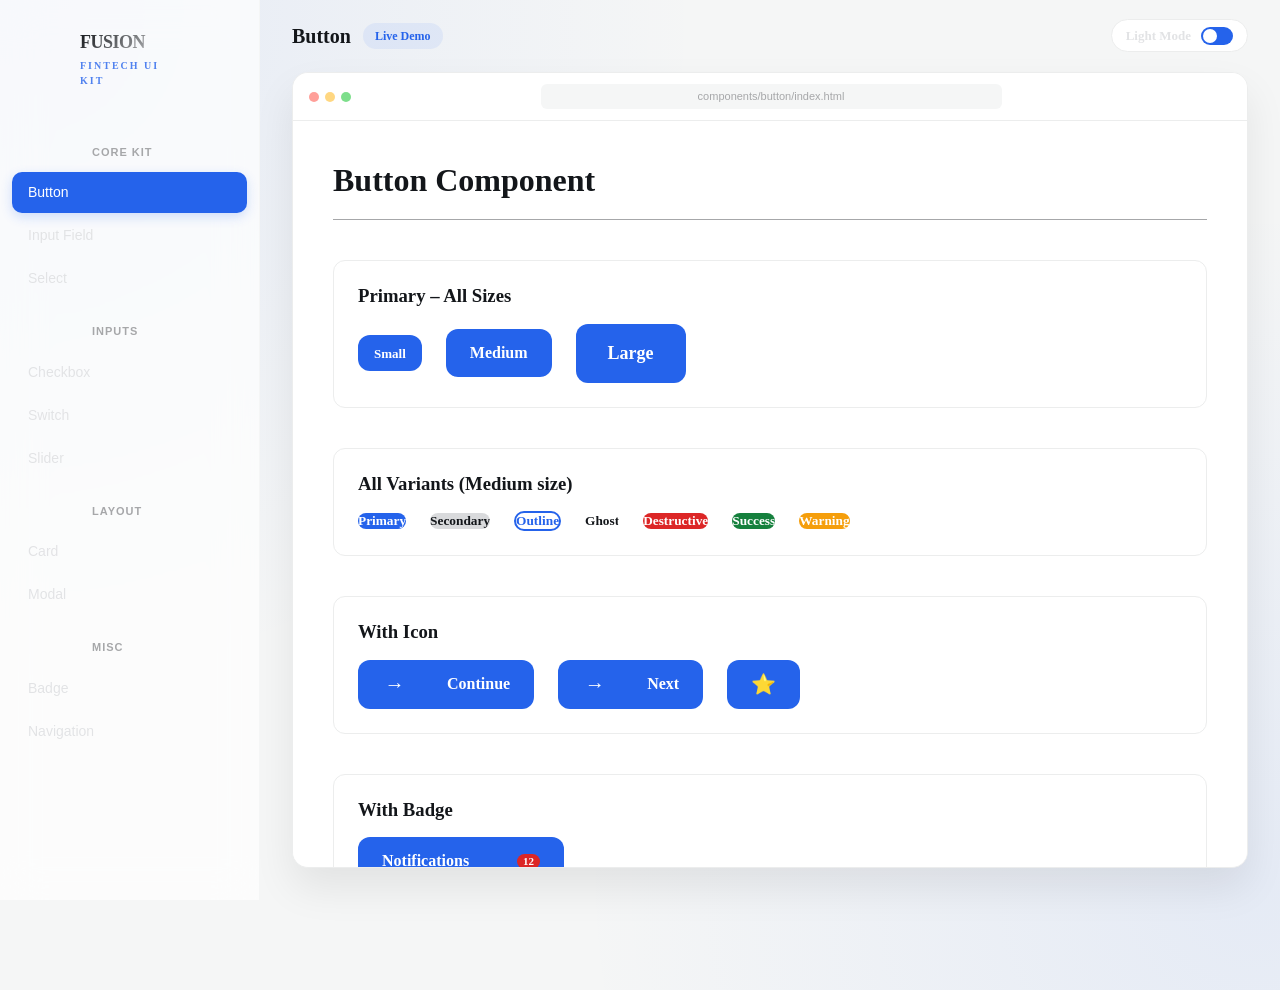
==== index.html @ b4bb9fa9 "implement ui kit" ====
<!DOCTYPE html>
<html lang="en">

<head>
    <meta charset="UTF-8">
    <meta name="viewport" content="width=device-width, initial-scale=1.0">
    <title>Fintech UI Kit - Premium Dashboard</title>
    <!-- Import tokens + global styles -->
    <link rel="stylesheet" href="./tokens/tokens.css">
    <link rel="stylesheet" href="./styles/global.css">

    <style>
        :root {
            --sidebar-width: 260px;
            --header-height: 72px;
            --transition-speed: 0.3s;
        }

        body {
            background-color: var(--color-surface-low-1);
            color: var(--color-black-base);
            font-family: var(--font-general-font-name), 'Inter', sans-serif;
            margin: 0;
            padding: 0;
            display: flex;
            height: 100vh;
            overflow: hidden;
            transition: background-color var(--transition-speed) ease;
        }

        /* --- Ambient Background --- */
        body::before {
            content: '';
            position: absolute;
            top: -10%;
            left: -10%;
            width: 120%;
            height: 120%;
            background:
                radial-gradient(circle at 10% 10%, var(--color-accent-base-accent-primary-a8) 0%, transparent 40%),
                radial-gradient(circle at 90% 90%, var(--color-accent-base-accent-primary-a8) 0%, transparent 40%);
            pointer-events: none;
            z-index: 0;
            transition: opacity 0.5s ease;
        }

        .dark body {
            background-color: #0d0f12;
            color: var(--color-black-inverse);
        }

        /* --- Sidebar Styling (Glassmorphism) --- */
        .sidebar {
            width: var(--sidebar-width);
            background: rgba(255, 255, 255, 0.7);
            backdrop-filter: blur(20px);
            -webkit-backdrop-filter: blur(20px);
            border-right: 1px solid var(--color-gray-base-ultra);
            display: flex;
            flex-direction: column;
            z-index: 10;
            transition: all var(--transition-speed);
        }

        .dark .sidebar {
            background: rgba(19, 22, 26, 0.75);
            border-color: rgba(255, 255, 255, 0.05);
        }

        .sidebar-header {
            padding: 32px var(--spacing-xl) 24px;
            display: flex;
            flex-direction: column;
            gap: 4px;
            margin-bottom: 8px;
        }

        .sidebar-title {
            margin: 0;
            font-size: 18px;
            font-weight: 800;
            letter-spacing: -0.5px;
            color: var(--color-black-base);
            text-transform: uppercase;
            background: linear-gradient(135deg, var(--color-black-base) 0%, var(--color-gray-base-dark) 100%);
            -webkit-background-clip: text;
            background-clip: text;
            -webkit-text-fill-color: transparent;
        }

        .dark .sidebar-title {
            background: linear-gradient(135deg, #fff 0%, #cbd5e1 100%);
            -webkit-background-clip: text;
            background-clip: text;
            -webkit-text-fill-color: transparent;
        }

        .sidebar-subtitle {
            font-size: 10px;
            font-weight: 600;
            text-transform: uppercase;
            letter-spacing: 2px;
            color: var(--color-accent-base-accent-primary);
            opacity: 0.8;
        }

        /* --- Navigation Items --- */
        .sidebar-nav {
            flex: 1;
            padding: 0 12px;
            list-style: none;
            margin: 0;
        }

        .nav-label {
            padding: 12px var(--spacing-xl);
            font-size: 11px;
            font-weight: 800;
            text-transform: uppercase;
            letter-spacing: 1px;
            color: var(--color-gray-base-regular);
            margin-top: 12px;
        }

        .nav-item {
            display: flex;
            align-items: center;
            padding: 10px 16px;
            color: var(--color-gray-base-dark);
            text-decoration: none;
            font-size: 14px;
            font-weight: 500;
            border-radius: 10px;
            transition: all 0.2s cubic-bezier(0.4, 0, 0.2, 1);
            cursor: pointer;
            margin-bottom: 2px;
        }

        .dark .nav-item {
            color: var(--color-gray-base-medium);
        }

        .nav-item:hover {
            background: rgba(37, 99, 235, 0.05);
            color: var(--color-accent-base-accent-primary);
        }

        .nav-item.active {
            background: var(--color-accent-base-accent-primary);
            color: #fff;
            box-shadow: 0 4px 12px var(--color-accent-base-accent-primary-a20);
        }

        /* --- Main Content Area --- */
        .main-content {
            flex: 1;
            display: flex;
            flex-direction: column;
            z-index: 1;
            position: relative;
        }

        /* --- Top App Header --- */
        .app-header {
            height: var(--header-height);
            display: flex;
            justify-content: space-between;
            align-items: center;
            padding: 0 32px;
            background: transparent;
            border-bottom: 1px solid transparent;
        }

        .stage-title {
            display: flex;
            align-items: center;
            gap: 12px;
        }

        .stage-badge {
            background: var(--color-accent-base-accent-primary-a8);
            color: var(--color-accent-base-accent-primary);
            padding: 4px 12px;
            border-radius: 20px;
            font-size: 12px;
            font-weight: 600;
        }

        /* --- Theme Toggle Switch --- */
        .theme-switch {
            display: flex;
            align-items: center;
            gap: 10px;
            background: var(--color-surface-low-2);
            padding: 6px 14px;
            border-radius: 30px;
            border: 1px solid var(--color-gray-base-extra);
            cursor: pointer;
            transition: all 0.3s;
        }

        .dark .theme-switch {
            background: #1e2229;
            border-color: #2e353f;
        }

        .theme-switch span {
            font-size: 13px;
            font-weight: 600;
            color: var(--color-gray-base-dark);
        }

        .dark .theme-switch span {
            color: #fff;
        }

        /* --- Browser Stage (Iframe Container) --- */
        .stage-view {
            flex: 1;
            padding: 0 32px 32px 32px;
            display: flex;
            flex-direction: column;
        }

        .browser-mock {
            flex: 1;
            background: #fff;
            border-radius: 16px;
            box-shadow: 0 20px 40px rgba(0, 0, 0, 0.08);
            display: flex;
            flex-direction: column;
            overflow: hidden;
            border: 1px solid var(--color-gray-base-extra);
            position: relative;
        }

        .dark .browser-mock {
            background: #13161a;
            border-color: #2e353f;
            box-shadow: 0 20px 40px rgba(0, 0, 0, 0.4);
        }

        .browser-header {
            height: 48px;
            background: var(--color-surface-low-2);
            border-bottom: 1px solid var(--color-gray-base-extra);
            display: flex;
            align-items: center;
            padding: 0 16px;
            justify-content: space-between;
        }

        .dark .browser-header {
            background: #1a1e24;
            border-color: #2e353f;
        }

        .browser-dots {
            display: flex;
            gap: 6px;
        }

        .dot {
            width: 10px;
            height: 10px;
            border-radius: 50%;
            opacity: 0.6;
        }

        .dot.red {
            background: #ff5f56;
        }

        .dot.yellow {
            background: #ffbd2e;
        }

        .dot.green {
            background: #27c93f;
        }

        .browser-address {
            background: var(--color-surface-low-1);
            padding: 4px 20px;
            border-radius: 6px;
            font-size: 11px;
            color: var(--color-gray-base-regular);
            width: 50%;
            text-align: center;
            overflow: hidden;
            white-space: nowrap;
            text-overflow: ellipsis;
        }

        .dark .browser-address {
            background: #0d0f12;
            color: var(--color-gray-base-medium);
        }

        .iframe-container {
            flex: 1;
            width: 100%;
            border: none;
            background: transparent;
        }
    </style>
</head>

<body>
    <aside class="sidebar">
        <div class="sidebar-header">
            <h1 class="sidebar-title">Fusion</h1>
            <span class="sidebar-subtitle">Fintech UI Kit</span>
        </div>

        <nav class="sidebar-nav" id="component-nav">
            <div class="nav-label">Core Kit</div>
            <a class="nav-item active" data-src="components/button/index.html">Button</a>
            <a class="nav-item" data-src="components/input-field/index.html">Input Field</a>
            <a class="nav-item" data-src="components/select/index.html">Select</a>

            <div class="nav-label">Inputs</div>
            <a class="nav-item" data-src="components/checkbox/index.html">Checkbox</a>
            <a class="nav-item" data-src="components/switch/index.html">Switch</a>
            <a class="nav-item" data-src="components/slider/index.html">Slider</a>

            <div class="nav-label">Layout</div>
            <a class="nav-item" data-src="components/card/index.html">Card</a>
            <a class="nav-item" data-src="components/modal/index.html">Modal</a>

            <div class="nav-label">Misc</div>
            <a class="nav-item" data-src="components/badge/index.html">Badge</a>
            <a class="nav-item" data-src="components/navigation/index.html">Navigation</a>
        </nav>
    </aside>

    <main class="main-content">
        <header class="app-header">
            <div class="stage-title">
                <span id="active-component-name" style="font-weight: 700; font-size: 20px;">Button</span>
                <span class="stage-badge">Live Demo</span>
            </div>

            <div class="theme-switch" id="theme-toggle-btn">
                <span id="theme-status-text">Light Mode</span>
                <div
                    style="width: 32px; height: 18px; background: var(--color-accent-base-accent-primary); border-radius: 10px; position: relative;">
                    <div id="switch-thumb"
                        style="width: 14px; height: 14px; background: #fff; border-radius: 50%; position: absolute; top: 2px; left: 2px; transition: all 0.3s cubic-bezier(0.4, 0, 0.2, 1);">
                    </div>
                </div>
            </div>
        </header>

        <section class="stage-view">
            <div class="browser-mock">
                <div class="browser-header">
                    <div class="browser-dots">
                        <div class="dot red"></div>
                        <div class="dot yellow"></div>
                        <div class="dot green"></div>
                    </div>
                    <div class="browser-address" id="browser-url">components/button/index.html</div>
                    <div style="width: 40px;"></div> <!-- spacer -->
                </div>
                <iframe id="component-frame" class="iframe-container" src="components/button/index.html"></iframe>
            </div>
        </section>
    </main>

    <script>
        const themeBtn = document.getElementById('theme-toggle-btn');
        const themeText = document.getElementById('theme-status-text');
        const themeThumb = document.getElementById('switch-thumb');
        const iframe = document.getElementById('component-frame');
        const browserUrl = document.getElementById('browser-url');
        const componentTitle = document.getElementById('active-component-name');
        const navItems = document.querySelectorAll('.nav-item');

        // Navigation Handling
        navItems.forEach(item => {
            item.addEventListener('click', (e) => {
                e.preventDefault();
                document.querySelector('.nav-item.active')?.classList.remove('active');
                item.classList.add('active');

                const name = item.textContent;
                const src = item.getAttribute('data-src');

                componentTitle.textContent = name;
                browserUrl.textContent = src;

                // Add hash to new src for initial state
                const isDark = document.documentElement.classList.contains('dark');
                iframe.src = src + (isDark ? '#dark' : '#light');
            });
        });

        // Theme Handling
        function setTheme(isDark) {
            if (isDark) {
                document.documentElement.classList.add('dark');
                themeText.textContent = 'Dark Mode';
                themeThumb.style.transform = 'translateX(14px)';
                localStorage.setItem('theme', 'dark');
            } else {
                document.documentElement.classList.remove('dark');
                themeText.textContent = 'Light Mode';
                themeThumb.style.transform = 'translateX(0)';
                localStorage.setItem('theme', 'light');
            }

            // Push theme to iframe via URL Hash
            syncIframeHash(isDark);
        }

        function syncIframeHash(isDark) {
            const currentSrc = iframe.src.split('#')[0];
            iframe.src = currentSrc + (isDark ? '#dark' : '#light');
        }

        // Initialize Theme
        const savedTheme = localStorage.getItem('theme') || 'light';
        setTheme(savedTheme === 'dark');

        themeBtn.addEventListener('click', () => {
            const isDark = !document.documentElement.classList.contains('dark');
            setTheme(isDark);
        });

        // Initial Hash Push on load
        iframe.addEventListener('load', () => {
            const isDark = document.documentElement.classList.contains('dark');
            // We only push hash if not already set correctly
            if (!iframe.src.includes('#')) {
                syncIframeHash(isDark);
            }
        });
    </script>
</body>

</html>
---- tokens/tokens.css ----
/* =============================================
   Fintech UI Kit – Complete Design Tokens
   Generated from fintech-options.json + fintech-colors.json
   ============================================= */

:root {
    /* ============== OPTIONS ============== */
    --font-general-font-name: Fintech Fusion;
    --font-general-weight-400: 400;
    --font-general-weight-500: 500;
    --font-general-weight-600: 600;
    --font-general-weight-700: 700;
    --font-accent-font-name: Onest;
    --font-accent-weight-500: 500;
    --font-accent-weight-600: 600;
    --font-accent-weight-700: 700;
    --font-handwritten-font-name: Caveat;
    --font-handwritten-weight-400: 400;
    --font-handwritten-weight-500: 500;
    --font-handwritten-weight-600: 600;
    --font-handwritten-weight-700: 700;
    --font-size-caption-s: 12px;
    --font-size-caption-m: 13px;
    --font-size-body-s: 14px;
    --font-size-body-m: 16px;
    --font-size-body-l: 18px;
    --font-size-title-s: 24px;
    --font-size-title-m: 32px;
    --font-size-title-l: 40px;
    --font-size-display-s: 48px;
    --font-size-display-m: 64px;
    --font-size-display-l: 80px;
    --font-line-height-caption-s: 16px;
    --font-line-height-caption-m: 18px;
    --font-line-height-body-s: 20px;
    --font-line-height-body-m: 22px;
    --font-line-height-body-l: 24px;
    --font-line-height-title-s: 32px;
    --font-line-height-title-m: 40px;
    --font-line-height-title-l: 48px;
    --font-line-height-display-s: 56px;
    --font-line-height-display-m: 72px;
    --font-line-height-display-l: 88px;
    --font-letter-spacing-2xs: 0px;
    --font-letter-spacing-xs: -0.5px;
    --font-letter-spacing-s: -1px;
    --font-letter-spacing-m: -1.25px;
    --font-letter-spacing-l: -2px;
    --font-letter-spacing-xl: -2.5px;
    --spacing-11xs: 2px;
    --spacing-10xs: 4px;
    --spacing-9xs: 6px;
    --spacing-8xs: 8px;
    --spacing-7xs: 12px;
    --spacing-6xs: 16px;
    --spacing-5xs: 20px;
    --spacing-4xs: 24px;
    --spacing-3xs: 32px;
    --spacing-2xs: 40px;
    --spacing-xs: 48px;
    --spacing-s: 56px;
    --spacing-m: 64px;
    --spacing-l: 72px;
    --spacing-xl: 80px;
    --spacing-2xl: 96px;
    --spacing-3xl: 128px;
    --spacing-4xl: 160px;
    --spacing-5xl: 192px;
    --spacing-6xl: 224px;
    --spacing-7xl: 256px;
    --spacing-8xl: 320px;
    --spacing-9xl: 384px;
    --spacing-10xl: 448px;
    --spacing-11xl: 512px;
    --border-3xs: 1px;
    --border-2xs: 2px;
    --border-xs: 4px;
    --border-s: 6px;
    --border-m: 8px;
    --border-l: 12px;
    --border-xl: 16px;
    --border-2xl: 20px;
    --border-3xl: 24px;
    --border-4xl: 32px;
    --border-5xl: 40px;
    --radius-4xs: 1px;
    --radius-3xs: 2px;
    --radius-2xs: 4px;
    --radius-xs: 6px;
    --radius-s: 8px;
    --radius-m: 12px;
    --radius-l: 16px;
    --radius-xl: 20px;
    --radius-2xl: 24px;
    --radius-3xl: 32px;
    --radius-4xl: 48px;
    --radius-5xl: 80px;
    --radius-full: 9999px;
    --opacity-states-hovered: 0.8;
    --opacity-states-focused: 0.6;
    --opacity-states-in-active: 0.4;
    --opacity-states-disabled: 0.32;
    --dimensions-breakpoints-desktop: 1200px;
    --dimensions-breakpoints-tablet-max: 1199.97998046875px;
    --dimensions-breakpoints-tablet-min: 768px;
    --dimensions-breakpoints-mobile-l-max: 767.97998046875px;
    --dimensions-breakpoints-mobile-l-min: 576px;
    --dimensions-breakpoints-mobile-s-max: 575.97998046875px;
    --dimensions-breakpoints-mobile-s-min: 360px;
    --effects-blur-low: 12px;
    --effects-blur-normal: 24px;
    --effects-blur-medium: 48px;
    --effects-blur-high: 96px;

    /* ============== LIGHT MODE COLORS ============== */
    --color-black-inverse: #13161a;
    --color-black-inverse-a80: rgba(19, 22, 26, 0.72);
    --color-black-inverse-a60: rgba(19, 22, 26, 0.56);
    --color-black-inverse-a40: rgba(19, 22, 26, 0.32);
    --color-black-inverse-a20: rgba(19, 22, 26, 0.12);
    --color-black-inverse-a12: rgba(19, 22, 26, 0.1);
    --color-black-inverse-a8: rgba(19, 22, 26, 0.06);
    --color-black-inverse-a6: rgba(19, 22, 26, 0.04);
    --color-black-inverse-a0: rgba(19, 22, 26, 0);
    --color-white-inverse: #ffffff;
    --color-white-inverse-a80: rgba(255, 255, 255, 0.8);
    --color-white-inverse-a60: rgba(255, 255, 255, 0.6);
    --color-white-inverse-a40: rgba(255, 255, 255, 0.4);
    --color-white-inverse-a20: rgba(255, 255, 255, 0.2);
    --color-white-inverse-a12: rgba(255, 255, 255, 0.12);
    --color-white-inverse-a8: rgba(255, 255, 255, 0.08);
    --color-white-inverse-a6: rgba(255, 255, 255, 0.06);
    --color-white-inverse-a0: rgba(255, 255, 255, 0);
    --color-background-bg-base: #ffffff;
    --color-background-bg-base-a0: rgba(255, 255, 255, 0);
    --color-background-bg-ultra-thin: #f5f6f6;
    --color-background-bg-ultra-thin-a0: rgba(245, 246, 246, 0);
    --color-background-bg-thin: #eceded;
    --color-background-bg-thin-a0: rgba(236, 237, 237, 0);
    --color-background-bg-regular: #e2e3e5;
    --color-background-bg-regular-a0: rgba(226, 227, 229, 0);
    --color-background-bg-medium: #d9dadc;
    --color-background-bg-medium-a0: rgba(217, 218, 220, 0);
    --color-surface-low-1: #f5f6f6;
    --color-surface-low-2: #ffffff;
    --color-surface-low-a2: rgba(255, 255, 255, 0.6);
    --color-surface-low-3: #ffffff;
    --color-surface-low-a3: rgba(255, 255, 255, 0.6);
    --color-surface-low-4: #ffffff;
    --color-surface-low-a4: rgba(255, 255, 255, 0.6);
    --color-surface-low-5: #ffffff;
    --color-surface-medium: #ffffff;
    --color-surface-medium-2: #f5f6f6;
    --color-surface-medium-a2: rgba(255, 255, 255, 0.6);
    --color-surface-medium-3: #f5f6f6;
    --color-surface-medium-a3: rgba(255, 255, 255, 0.4);
    --color-surface-medium-4: #f5f6f6;
    --color-surface-medium-a4: rgba(255, 255, 255, 0.2);
    --color-surface-medium-5: #f5f6f6;
    --color-surface-custom-surface-white-low: #ffffff;
    --color-surface-custom-surface-white-medium: #ffffff;
    --color-surface-custom-surface-white-high: #ffffff;
    --color-overlay-bold: rgba(19, 22, 26, 0.56);
    --color-overlay-medium: rgba(19, 22, 26, 0.32);
    --color-overlay-light: rgba(19, 22, 26, 0.1);
    --color-overlay-swap: rgba(255, 255, 255, 0.8);
    --color-black-base: #13161a;
    --color-black-base-a80: rgba(19, 22, 26, 0.72);
    --color-black-base-a60: rgba(19, 22, 26, 0.56);
    --color-black-base-a40: rgba(19, 22, 26, 0.32);
    --color-black-base-a20: rgba(19, 22, 26, 0.12);
    --color-black-base-a12: rgba(19, 22, 26, 0.1);
    --color-black-base-a8: rgba(19, 22, 26, 0.06);
    --color-black-base-a6: rgba(19, 22, 26, 0.04);
    --color-black-base-a0: rgba(19, 22, 26, 0);
    --color-white-base: #ffffff;
    --color-white-base-a80: rgba(255, 255, 255, 0.8);
    --color-white-base-a60: rgba(255, 255, 255, 0.6);
    --color-white-base-a40: rgba(255, 255, 255, 0.4);
    --color-white-base-a20: rgba(255, 255, 255, 0.2);
    --color-white-base-a12: rgba(255, 255, 255, 0.12);
    --color-white-base-a8: rgba(255, 255, 255, 0.08);
    --color-white-base-a6: rgba(255, 255, 255, 0.06);
    --color-white-base-a0: rgba(255, 255, 255, 0);
    --color-accent-base-accent-primary: #2563eb;
    --color-accent-base-accent-primary-a60: rgba(37, 99, 235, 0.6);
    --color-accent-base-accent-primary-a40: rgba(37, 99, 235, 0.4);
    --color-accent-base-accent-primary-a20: rgba(37, 99, 235, 0.2);
    --color-accent-base-accent-primary-a8: rgba(37, 99, 235, 0.08);
    --color-accent-base-accent-primary-a0: rgba(37, 99, 235, 0);
    --color-accent-base-accent-danger: #dc2626;
    --color-accent-base-accent-danger-a60: rgba(220, 38, 38, 0.6);
    --color-accent-base-accent-danger-a40: rgba(220, 38, 38, 0.4);
    --color-accent-base-accent-danger-a20: rgba(220, 38, 38, 0.2);
    --color-accent-base-accent-danger-a8: rgba(220, 38, 38, 0.08);
    --color-accent-base-accent-danger-a0: rgba(220, 38, 38, 0);
    --color-accent-base-accent-success: #15803d;
    --color-accent-base-accent-success-a60: rgba(21, 128, 61, 0.6);
    --color-accent-base-accent-success-a40: rgba(21, 128, 61, 0.4);
    --color-accent-base-accent-success-a20: rgba(21, 128, 61, 0.2);
    --color-accent-base-accent-success-a8: rgba(21, 128, 61, 0.08);
    --color-accent-base-accent-success-a0: rgba(21, 128, 61, 0);
    --color-accent-base-accent-warning: #f59e0b;
    --color-accent-base-accent-warning-a60: rgba(245, 158, 11, 0.6);
    --color-accent-base-accent-warning-a40: rgba(245, 158, 11, 0.4);
    --color-accent-base-accent-warning-a20: rgba(245, 158, 11, 0.2);
    --color-accent-base-accent-warning-a8: rgba(245, 158, 11, 0.08);
    --color-accent-base-accent-warning-a0: rgba(245, 158, 11, 0);
    --color-gray-base-ultra: #f5f6f6;
    --color-gray-base-ultra-a85: rgba(245, 246, 246, 0.6);
    --color-gray-base-ultra-a0: rgba(245, 246, 246, 0);
    --color-gray-base-extra: #eceded;
    --color-gray-base-extra-a85: rgba(236, 237, 237, 0.6);
    --color-gray-base-extra-a0: rgba(236, 237, 237, 0);
    --color-gray-base-dark: #e2e3e5;
    --color-gray-base-dark-a85: rgba(226, 227, 229, 0.6);
    --color-gray-base-dark-a0: rgba(226, 227, 229, 0);
    --color-gray-base-medium: #d9dadc;
    --color-gray-base-medium-a80: rgba(217, 218, 220, 0.6);
    --color-gray-base-medium-a0: rgba(217, 218, 220, 0);
    --color-gray-base-normal: #cfd1d3;
    --color-gray-base-regular: #a6a7a9;
    --color-rgb-base-yellow: #f5c400;
    --color-rgb-base-yellow-a60: rgba(245, 196, 0, 0.6);
    --color-rgb-base-yellow-a40: rgba(245, 196, 0, 0.4);
    --color-rgb-base-yellow-a20: rgba(245, 196, 0, 0.2);
    --color-rgb-base-yellow-a8: rgba(245, 196, 0, 0.08);
    --color-rgb-base-yellow-a0: rgba(245, 196, 0, 0);
    --color-rgb-base-orange: #ff6a00;
    --color-rgb-base-orange-a60: rgba(255, 106, 0, 0.6);
    --color-rgb-base-orange-a40: rgba(255, 106, 0, 0.4);
    --color-rgb-base-orange-a20: rgba(255, 106, 0, 0.2);
    --color-rgb-base-orange-a8: rgba(255, 106, 0, 0.08);
    --color-rgb-base-orange-a0: rgba(255, 106, 0, 0);
    --color-rgb-base-brown: #a85b3e;
    --color-rgb-base-brown-a60: rgba(168, 91, 62, 0.6);
    --color-rgb-base-brown-a40: rgba(168, 91, 62, 0.4);
    --color-rgb-base-brown-a20: rgba(168, 91, 62, 0.2);
    --color-rgb-base-brown-a8: rgba(168, 91, 62, 0.08);
    --color-rgb-base-brown-a0: rgba(168, 91, 62, 0);
    --color-rgb-base-pink: #fa4083;
    --color-rgb-base-pink-a60: rgba(250, 64, 131, 0.6);
    --color-rgb-base-pink-a40: rgba(250, 64, 131, 0.4);
    --color-rgb-base-pink-a20: rgba(250, 64, 131, 0.2);
    --color-rgb-base-pink-a8: rgba(250, 64, 131, 0.08);
    --color-rgb-base-pink-a0: rgba(250, 64, 131, 0);
    --color-rgb-base-purple: #732df5;
    --color-rgb-base-purple-a60: rgba(115, 45, 245, 0.6);
    --color-rgb-base-purple-a40: rgba(115, 45, 245, 0.4);
    --color-rgb-base-purple-a20: rgba(115, 45, 245, 0.2);
    --color-rgb-base-purple-a8: rgba(115, 45, 245, 0.08);
    --color-rgb-base-purple-a0: rgba(115, 45, 245, 0);
    --color-rgb-base-blue: #0077ff;
    --color-rgb-base-blue-a60: rgba(0, 119, 255, 0.6);
    --color-rgb-base-blue-a40: rgba(0, 119, 255, 0.4);
    --color-rgb-base-blue-a20: rgba(0, 119, 255, 0.2);
    --color-rgb-base-blue-a8: rgba(0, 119, 255, 0.08);
    --color-rgb-base-blue-a0: rgba(0, 119, 255, 0);
    --color-rgb-base-sky: #2cb1f2;
    --color-rgb-base-sky-a60: rgba(44, 177, 242, 0.6);
    --color-rgb-base-sky-a40: rgba(44, 177, 242, 0.4);
    --color-rgb-base-sky-a20: rgba(44, 177, 242, 0.2);
    --color-rgb-base-sky-a8: rgba(44, 177, 242, 0.08);
    --color-rgb-base-sky-a0: rgba(44, 177, 242, 0);
    --color-rgb-base-mint: #1adbb4;
    --color-rgb-base-mint-a60: rgba(26, 219, 180, 0.6);
    --color-rgb-base-mint-a40: rgba(26, 219, 180, 0.4);
    --color-rgb-base-mint-a20: rgba(26, 219, 180, 0.2);
    --color-rgb-base-mint-a8: rgba(26, 219, 180, 0.08);
    --color-rgb-base-mint-a0: rgba(26, 219, 180, 0);
    --color-rgb-base-teal: #008080;
    --color-rgb-base-teal-a60: rgba(0, 128, 128, 0.6);
    --color-rgb-base-teal-a40: rgba(0, 128, 128, 0.4);
    --color-rgb-base-teal-a20: rgba(0, 128, 128, 0.2);
    --color-rgb-base-teal-a8: rgba(0, 128, 128, 0.08);
    --color-rgb-base-teal-a0: rgba(0, 128, 128, 0);
    --color-rgb-base-green: #21a82e;
    --color-rgb-base-green-a60: rgba(33, 168, 46, 0.6);
    --color-rgb-base-green-a40: rgba(33, 168, 46, 0.4);
    --color-rgb-base-green-a20: rgba(33, 168, 46, 0.2);
    --color-rgb-base-green-a8: rgba(33, 168, 46, 0.08);
    --color-rgb-base-green-a0: rgba(33, 168, 46, 0);
}

/* ============== DARK MODE COLORS ============== */
.dark {
    --color-black-inverse: #f9fafa;
    --color-black-inverse-a80: rgba(249, 250, 250, 0.8);
    --color-black-inverse-a60: rgba(249, 250, 250, 0.6);
    --color-black-inverse-a40: rgba(249, 250, 250, 0.4);
    --color-black-inverse-a20: rgba(249, 250, 250, 0.2);
    --color-black-inverse-a12: rgba(249, 250, 250, 0.12);
    --color-black-inverse-a8: rgba(249, 250, 250, 0.08);
    --color-black-inverse-a6: rgba(249, 250, 250, 0.06);
    --color-black-inverse-a0: rgba(249, 250, 250, 0);
    --color-white-inverse: #0e0e10;
    --color-white-inverse-a80: rgba(14, 14, 16, 0.8);
    --color-white-inverse-a60: rgba(14, 14, 16, 0.6);
    --color-white-inverse-a40: rgba(14, 14, 16, 0.4);
    --color-white-inverse-a20: rgba(14, 14, 16, 0.2);
    --color-white-inverse-a12: rgba(14, 14, 16, 0.12);
    --color-white-inverse-a8: rgba(14, 14, 16, 0.08);
    --color-white-inverse-a6: rgba(14, 14, 16, 0.06);
    --color-white-inverse-a0: rgba(14, 14, 16, 0);
    --color-background-bg-base: #0e0e10;
    --color-background-bg-base-a0: rgba(14, 14, 16, 0);
    --color-background-bg-ultra-thin: #0e0e10;
    --color-background-bg-ultra-thin-a0: rgba(14, 14, 16, 0);
    --color-background-bg-thin: #141415;
    --color-background-bg-thin-a0: rgba(20, 20, 21, 0);
    --color-background-bg-regular: #1a1a1b;
    --color-background-bg-regular-a0: rgba(26, 26, 27, 0);
    --color-background-bg-medium: #222224;
    --color-background-bg-medium-a0: rgba(34, 34, 36, 0);
    --color-surface-low-1: #141415;
    --color-surface-low-2: #141415;
    --color-surface-low-a2: rgba(20, 20, 21, 0.85);
    --color-surface-low-3: #1a1a1b;
    --color-surface-low-a3: rgba(26, 26, 27, 0.85);
    --color-surface-low-4: #222224;
    --color-surface-low-a4: rgba(34, 34, 36, 0.85);
    --color-surface-low-5: #2b2b2d;
    --color-surface-medium: #1a1a1b;
    --color-surface-medium-2: #1a1a1b;
    --color-surface-medium-a2: rgba(26, 26, 27, 0.85);
    --color-surface-medium-3: #222224;
    --color-surface-medium-a3: rgba(34, 34, 36, 0.85);
    --color-surface-medium-4: #2b2b2d;
    --color-surface-medium-a4: rgba(43, 43, 45, 0.8);
    --color-surface-medium-5: #48484a;
    --color-surface-custom-surface-white-low: rgba(249, 250, 250, 0.06);
    --color-surface-custom-surface-white-medium: rgba(249, 250, 250, 0.12);
    --color-surface-custom-surface-white-high: rgba(249, 250, 250, 0.2);
    --color-overlay-bold: rgba(14, 14, 16, 0.8);
    --color-overlay-medium: rgba(14, 14, 16, 0.6);
    --color-overlay-light: rgba(14, 14, 16, 0.4);
    --color-overlay-swap: rgba(14, 14, 16, 0.8);
    --color-black-base: #0e0e10;
    --color-black-base-a80: rgba(14, 14, 16, 0.8);
    --color-black-base-a60: rgba(14, 14, 16, 0.6);
    --color-black-base-a40: rgba(14, 14, 16, 0.4);
    --color-black-base-a20: rgba(14, 14, 16, 0.2);
    --color-black-base-a12: rgba(14, 14, 16, 0.12);
    --color-black-base-a8: rgba(14, 14, 16, 0.08);
    --color-black-base-a6: rgba(14, 14, 16, 0.06);
    --color-black-base-a0: rgba(14, 14, 16, 0);
    --color-white-base: #f9fafa;
    --color-white-base-a80: rgba(249, 250, 250, 0.8);
    --color-white-base-a60: rgba(249, 250, 250, 0.6);
    --color-white-base-a40: rgba(249, 250, 250, 0.4);
    --color-white-base-a20: rgba(249, 250, 250, 0.2);
    --color-white-base-a12: rgba(249, 250, 250, 0.12);
    --color-white-base-a8: rgba(249, 250, 250, 0.08);
    --color-white-base-a6: rgba(249, 250, 250, 0.06);
    --color-white-base-a0: rgba(249, 250, 250, 0);
    --color-accent-base-accent-primary: #2563eb;
    --color-accent-base-accent-primary-a60: rgba(37, 99, 235, 0.6);
    --color-accent-base-accent-primary-a40: rgba(37, 99, 235, 0.4);
    --color-accent-base-accent-primary-a20: rgba(37, 99, 235, 0.2);
    --color-accent-base-accent-primary-a8: rgba(37, 99, 235, 0.08);
    --color-accent-base-accent-primary-a0: rgba(37, 99, 235, 0);
    --color-accent-base-accent-danger: #ef4444;
    --color-accent-base-accent-danger-a60: rgba(239, 68, 68, 0.6);
    --color-accent-base-accent-danger-a40: rgba(239, 68, 68, 0.4);
    --color-accent-base-accent-danger-a20: rgba(239, 68, 68, 0.2);
    --color-accent-base-accent-danger-a8: rgba(239, 68, 68, 0.08);
    --color-accent-base-accent-danger-a0: rgba(239, 68, 68, 0);
    --color-accent-base-accent-success: #16a34a;
    --color-accent-base-accent-success-a60: rgba(22, 163, 74, 0.6);
    --color-accent-base-accent-success-a40: rgba(22, 163, 74, 0.4);
    --color-accent-base-accent-success-a20: rgba(22, 163, 74, 0.2);
    --color-accent-base-accent-success-a8: rgba(22, 163, 74, 0.08);
    --color-accent-base-accent-success-a0: rgba(22, 163, 74, 0);
    --color-accent-base-accent-warning: #f59e0b;
    --color-accent-base-accent-warning-a60: rgba(245, 158, 11, 0.6);
    --color-accent-base-accent-warning-a40: rgba(245, 158, 11, 0.4);
    --color-accent-base-accent-warning-a20: rgba(245, 158, 11, 0.2);
    --color-accent-base-accent-warning-a8: rgba(245, 158, 11, 0.08);
    --color-accent-base-accent-warning-a0: rgba(245, 158, 11, 0);
    --color-gray-base-ultra: #141415;
    --color-gray-base-ultra-a85: rgba(20, 20, 21, 0.85);
    --color-gray-base-ultra-a0: rgba(20, 20, 21, 0);
    --color-gray-base-extra: #1a1a1b;
    --color-gray-base-extra-a85: rgba(26, 26, 27, 0.85);
    --color-gray-base-extra-a0: rgba(26, 26, 27, 0);
    --color-gray-base-dark: #222224;
    --color-gray-base-dark-a85: rgba(34, 34, 36, 0.85);
    --color-gray-base-dark-a0: rgba(34, 34, 36, 0);
    --color-gray-base-medium: #2b2b2d;
    --color-gray-base-medium-a80: rgba(43, 43, 45, 0.8);
    --color-gray-base-medium-a0: rgba(43, 43, 45, 0);
    --color-gray-base-normal: #48484a;
    --color-gray-base-regular: #555557;
    --color-rgb-base-yellow: #f5c400;
    --color-rgb-base-yellow-a60: rgba(245, 196, 0, 0.6);
    --color-rgb-base-yellow-a40: rgba(245, 196, 0, 0.4);
    --color-rgb-base-yellow-a20: rgba(245, 196, 0, 0.2);
    --color-rgb-base-yellow-a8: rgba(245, 196, 0, 0.08);
    --color-rgb-base-yellow-a0: rgba(245, 196, 0, 0);
    --color-rgb-base-orange: #ff6a00;
    --color-rgb-base-orange-a60: rgba(255, 106, 0, 0.6);
    --color-rgb-base-orange-a40: rgba(255, 106, 0, 0.4);
    --color-rgb-base-orange-a20: rgba(255, 106, 0, 0.2);
    --color-rgb-base-orange-a8: rgba(255, 106, 0, 0.08);
    --color-rgb-base-orange-a0: rgba(255, 106, 0, 0);
    --color-rgb-base-brown: #a85b3e;
    --color-rgb-base-brown-a60: rgba(168, 91, 62, 0.6);
    --color-rgb-base-brown-a40: rgba(168, 91, 62, 0.4);
    --color-rgb-base-brown-a20: rgba(168, 91, 62, 0.2);
    --color-rgb-base-brown-a8: rgba(168, 91, 62, 0.08);
    --color-rgb-base-brown-a0: rgba(168, 91, 62, 0);
    --color-rgb-base-pink: #fa4083;
    --color-rgb-base-pink-a60: rgba(250, 64, 131, 0.6);
    --color-rgb-base-pink-a40: rgba(250, 64, 131, 0.4);
    --color-rgb-base-pink-a20: rgba(250, 64, 131, 0.2);
    --color-rgb-base-pink-a8: rgba(250, 64, 131, 0.08);
    --color-rgb-base-pink-a0: rgba(250, 64, 131, 0);
    --color-rgb-base-purple: #732df5;
    --color-rgb-base-purple-a60: rgba(115, 45, 245, 0.6);
    --color-rgb-base-purple-a40: rgba(115, 45, 245, 0.4);
    --color-rgb-base-purple-a20: rgba(115, 45, 245, 0.2);
    --color-rgb-base-purple-a8: rgba(115, 45, 245, 0.08);
    --color-rgb-base-purple-a0: rgba(115, 45, 245, 0);
    --color-rgb-base-blue: #0077ff;
    --color-rgb-base-blue-a60: rgba(0, 119, 255, 0.6);
    --color-rgb-base-blue-a40: rgba(0, 119, 255, 0.4);
    --color-rgb-base-blue-a20: rgba(0, 119, 255, 0.2);
    --color-rgb-base-blue-a8: rgba(0, 119, 255, 0.08);
    --color-rgb-base-blue-a0: rgba(0, 119, 255, 0);
    --color-rgb-base-sky: #2cb1f2;
    --color-rgb-base-sky-a60: rgba(44, 177, 242, 0.6);
    --color-rgb-base-sky-a40: rgba(44, 177, 242, 0.4);
    --color-rgb-base-sky-a20: rgba(44, 177, 242, 0.2);
    --color-rgb-base-sky-a8: rgba(44, 177, 242, 0.08);
    --color-rgb-base-sky-a0: rgba(44, 177, 242, 0);
    --color-rgb-base-mint: #1adbb4;
    --color-rgb-base-mint-a60: rgba(26, 219, 180, 0.6);
    --color-rgb-base-mint-a40: rgba(26, 219, 180, 0.4);
    --color-rgb-base-mint-a20: rgba(26, 219, 180, 0.2);
    --color-rgb-base-mint-a8: rgba(26, 219, 180, 0.08);
    --color-rgb-base-mint-a0: rgba(26, 219, 180, 0);
    --color-rgb-base-teal: #008080;
    --color-rgb-base-teal-a60: rgba(0, 128, 128, 0.6);
    --color-rgb-base-teal-a40: rgba(0, 128, 128, 0.4);
    --color-rgb-base-teal-a20: rgba(0, 128, 128, 0.2);
    --color-rgb-base-teal-a8: rgba(0, 128, 128, 0.08);
    --color-rgb-base-teal-a0: rgba(0, 128, 128, 0);
    --color-rgb-base-green: #21a82e;
    --color-rgb-base-green-a60: rgba(33, 168, 46, 0.6);
    --color-rgb-base-green-a40: rgba(33, 168, 46, 0.4);
    --color-rgb-base-green-a20: rgba(33, 168, 46, 0.2);
    --color-rgb-base-green-a8: rgba(33, 168, 46, 0.08);
    --color-rgb-base-green-a0: rgba(33, 168, 46, 0);
}
---- styles/global.css ----
/* =============================================
   Fintech UI Kit – Global Styles
   Imports all design tokens + base resets
   ============================================= */

@import "../tokens/tokens.css";

/* ============== RESET & BASE STYLES ============== */
*,
*::before,
*::after {
    box-sizing: border-box;
    margin: 0;
    padding: 0;
}

html {
    font-size: 16px;
    /* Base font size for rem calculations */
    scroll-behavior: smooth;
}

body {
    font-family: var(--font-general-font-name);
    font-weight: var(--font-general-weight-400);
    line-height: 1.5;
    color: var(--color-black-inverse);
    background-color: var(--color-background-bg-base);
    -webkit-font-smoothing: antialiased;
    -moz-osx-font-smoothing: grayscale;
}

/* ============== DARK MODE ============== */
.dark body {
    color: var(--color-black-inverse);
    background-color: var(--color-background-bg-base);
}

/* ============== TYPOGRAPHY BASE ============== */
h1,
h2,
h3,
h4,
h5,
h6 {
    font-family: var(--font-general-font-name);
    font-weight: var(--font-general-weight-600);
    line-height: 1.2;
}

p,
span,
label,
button,
input,
textarea,
select {
    font-family: var(--font-general-font-name);
}

/* Accent font for special elements (optional) */
.font-accent {
    font-family: var(--font-accent-font-name);
}

/* ============== UTILITY CLASSES ============== */
.visually-hidden {
    position: absolute;
    width: 1px;
    height: 1px;
    padding: 0;
    margin: -1px;
    overflow: hidden;
    clip: rect(0, 0, 0, 0);
    white-space: nowrap;
    border: 0;
}

/* Smooth transitions for all interactive elements */
button,
input,
select,
textarea,
[role="button"],
[data-variant] {
    transition: all 0.2s cubic-bezier(0.4, 0, 0.2, 1);
}

/* ============== FOCUS STYLES (accessibility) ============== */
*:focus-visible {
    outline: 2px solid var(--color-accent-base-accent-primary);
    outline-offset: 2px;
}

/* ============== SCROLLBAR (optional polish) ============== */
::-webkit-scrollbar {
    width: 8px;
    height: 8px;
}

::-webkit-scrollbar-thumb {
    background-color: var(--color-gray-base-regular);
    border-radius: var(--radius-2xs);
}

/* ============== RESPONSIVE HELPER ============== */
@media (max-width: var(--dimensions-breakpoints-tablet-max)) {
    body {
        font-size: 15px;
    }
}

@media (max-width: var(--dimensions-breakpoints-mobile-l-max)) {
    body {
        font-size: 14px;
    }
}

/* ============== DEMO DASHBOARD OVERRIDES ============== */
/* Hide individual component dark mode toggles since app has a global one */
.demo-header div:has(input[type="checkbox"]),
.demo-header label,
.demo-header input[type="checkbox"],
#dark-toggle,
#darkModeToggle {
    display: none !important;
}
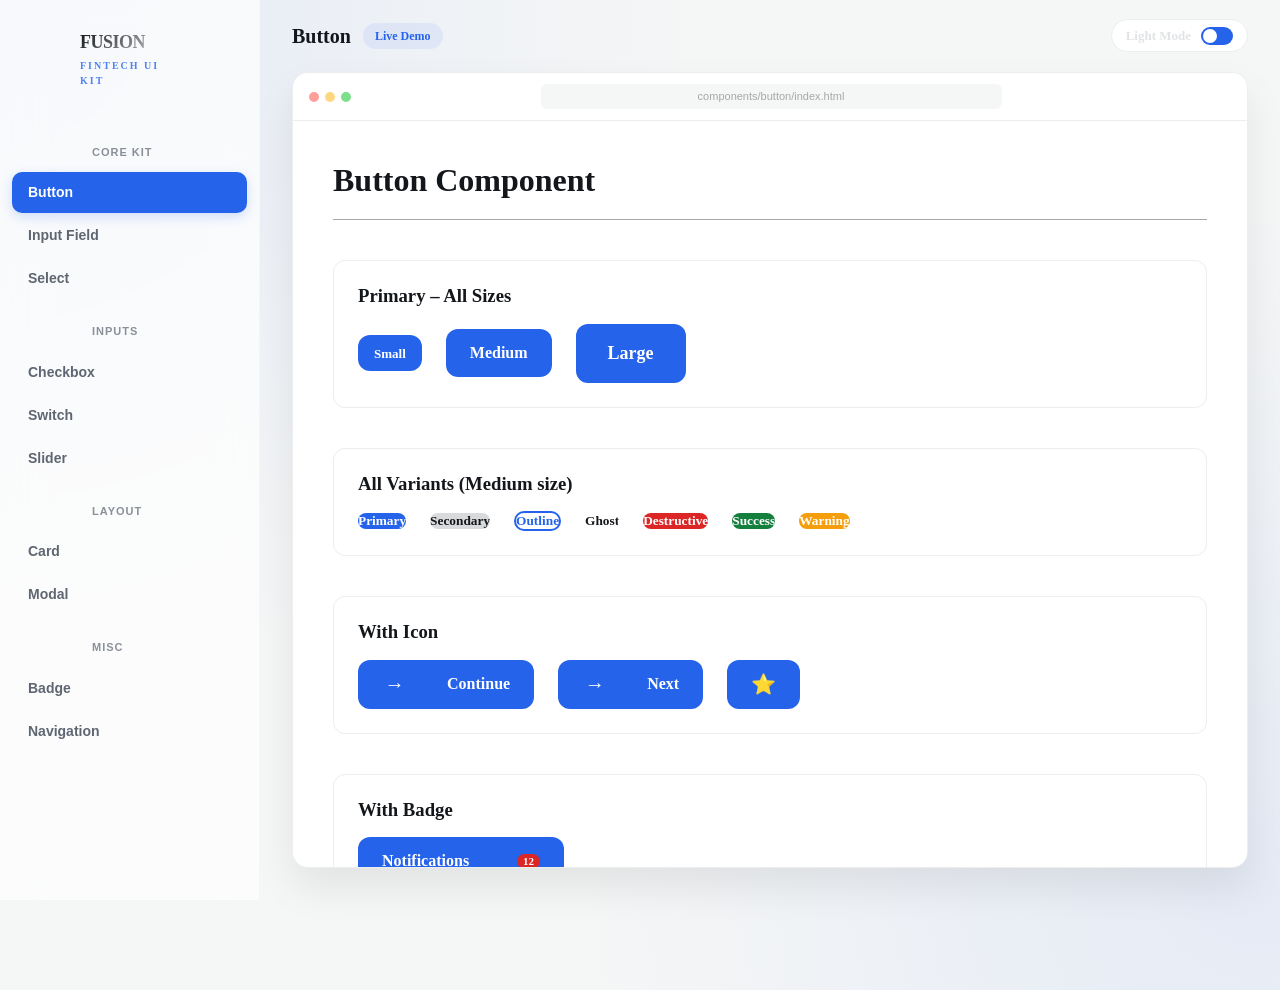
==== commit 0ebd73bd: "feat: enhance input field and sidebar responsiveness with new styles and JavaScript functionality" ====
--- a/index.html
+++ b/index.html
@@ -14,6 +14,7 @@
             --sidebar-width: 260px;
             --header-height: 72px;
             --transition-speed: 0.3s;
+            --mobile-breakpoint: 900px;
         }
 
         body {
@@ -110,6 +111,7 @@
             padding: 0 12px;
             list-style: none;
             margin: 0;
+            overflow-y: auto;
         }
 
         .nav-label {
@@ -118,7 +120,7 @@
             font-weight: 800;
             text-transform: uppercase;
             letter-spacing: 1px;
-            color: var(--color-gray-base-regular);
+            color: #8a8f99;
             margin-top: 12px;
         }
 
@@ -126,10 +128,10 @@
             display: flex;
             align-items: center;
             padding: 10px 16px;
-            color: var(--color-gray-base-dark);
+            color: #5f6672;
             text-decoration: none;
             font-size: 14px;
-            font-weight: 500;
+            font-weight: 600;
             border-radius: 10px;
             transition: all 0.2s cubic-bezier(0.4, 0, 0.2, 1);
             cursor: pointer;
@@ -137,7 +139,7 @@
         }
 
         .dark .nav-item {
-            color: var(--color-gray-base-medium);
+            color: #c7ced8;
         }
 
         .nav-item:hover {
@@ -149,6 +151,49 @@
             background: var(--color-accent-base-accent-primary);
             color: #fff;
             box-shadow: 0 4px 12px var(--color-accent-base-accent-primary-a20);
+        }
+
+        .header-left {
+            display: flex;
+            align-items: center;
+            gap: 12px;
+            min-width: 0;
+        }
+
+        .menu-toggle {
+            width: 38px;
+            height: 38px;
+            border: 1px solid var(--color-gray-base-extra);
+            border-radius: 10px;
+            background: var(--color-surface-low-2);
+            color: var(--color-gray-base-dark);
+            display: none;
+            align-items: center;
+            justify-content: center;
+            font-size: 20px;
+            line-height: 1;
+            cursor: pointer;
+        }
+
+        .dark .menu-toggle {
+            background: #1a1e24;
+            border-color: #2e353f;
+            color: #d7dde7;
+        }
+
+        .sidebar-overlay {
+            position: fixed;
+            inset: 0;
+            background: rgba(0, 0, 0, 0.45);
+            opacity: 0;
+            pointer-events: none;
+            transition: opacity var(--transition-speed) ease;
+            z-index: 9;
+        }
+
+        .sidebar-overlay.visible {
+            opacity: 1;
+            pointer-events: auto;
         }
 
         /* --- Main Content Area --- */
@@ -303,6 +348,98 @@
             border: none;
             background: transparent;
         }
+
+        @media (max-width: 900px) {
+            body {
+                display: block;
+                height: auto;
+                min-height: 100vh;
+                overflow: auto;
+            }
+
+            body.sidebar-open {
+                overflow: hidden;
+            }
+
+            body::before {
+                position: fixed;
+            }
+
+            .sidebar {
+                position: fixed;
+                top: 0;
+                left: 0;
+                height: 100vh;
+                width: min(82vw, 320px);
+                transform: translateX(-100%);
+                box-shadow: 8px 0 24px rgba(0, 0, 0, 0.2);
+            }
+
+            .sidebar.open {
+                transform: translateX(0);
+            }
+
+            .main-content {
+                min-height: 100vh;
+            }
+
+            .app-header {
+                position: sticky;
+                top: 0;
+                z-index: 8;
+                padding: 0 14px;
+                background: rgba(255, 255, 255, 0.92);
+                backdrop-filter: blur(12px);
+                -webkit-backdrop-filter: blur(12px);
+                border-bottom-color: var(--color-gray-base-extra);
+            }
+
+            .dark .app-header {
+                background: rgba(13, 15, 18, 0.92);
+                border-bottom-color: #2e353f;
+            }
+
+            .menu-toggle {
+                display: inline-flex;
+                flex-shrink: 0;
+            }
+
+            #active-component-name {
+                font-size: 18px !important;
+                white-space: nowrap;
+                overflow: hidden;
+                text-overflow: ellipsis;
+            }
+
+            .stage-badge {
+                display: none;
+            }
+
+            .theme-switch {
+                padding: 6px 10px;
+            }
+
+            #theme-status-text {
+                display: none;
+            }
+
+            .stage-view {
+                padding: 0 12px 12px;
+            }
+
+            .browser-mock {
+                border-radius: 12px;
+            }
+
+            .browser-header {
+                padding: 0 10px;
+            }
+
+            .browser-address {
+                width: calc(100% - 86px);
+                padding: 4px 10px;
+            }
+        }
     </style>
 </head>
 
@@ -334,11 +471,17 @@
         </nav>
     </aside>
 
+    <div class="sidebar-overlay" id="sidebar-overlay"></div>
+
     <main class="main-content">
         <header class="app-header">
-            <div class="stage-title">
-                <span id="active-component-name" style="font-weight: 700; font-size: 20px;">Button</span>
-                <span class="stage-badge">Live Demo</span>
+            <div class="header-left">
+                <button class="menu-toggle" id="menu-toggle-btn" aria-label="Toggle menu" aria-expanded="false"
+                    aria-controls="component-nav">☰</button>
+                <div class="stage-title">
+                    <span id="active-component-name" style="font-weight: 700; font-size: 20px;">Button</span>
+                    <span class="stage-badge">Live Demo</span>
+                </div>
             </div>
 
             <div class="theme-switch" id="theme-toggle-btn">
@@ -376,6 +519,23 @@
         const browserUrl = document.getElementById('browser-url');
         const componentTitle = document.getElementById('active-component-name');
         const navItems = document.querySelectorAll('.nav-item');
+        const sidebar = document.querySelector('.sidebar');
+        const menuToggleBtn = document.getElementById('menu-toggle-btn');
+        const sidebarOverlay = document.getElementById('sidebar-overlay');
+
+        function closeSidebar() {
+            sidebar.classList.remove('open');
+            sidebarOverlay.classList.remove('visible');
+            document.body.classList.remove('sidebar-open');
+            menuToggleBtn.setAttribute('aria-expanded', 'false');
+        }
+
+        function toggleSidebar() {
+            const isOpen = sidebar.classList.toggle('open');
+            sidebarOverlay.classList.toggle('visible', isOpen);
+            document.body.classList.toggle('sidebar-open', isOpen);
+            menuToggleBtn.setAttribute('aria-expanded', String(isOpen));
+        }
 
         // Navigation Handling
         navItems.forEach(item => {
@@ -393,7 +553,26 @@
                 // Add hash to new src for initial state
                 const isDark = document.documentElement.classList.contains('dark');
                 iframe.src = src + (isDark ? '#dark' : '#light');
+
+                if (window.innerWidth <= 900) {
+                    closeSidebar();
+                }
             });
+        });
+
+        menuToggleBtn.addEventListener('click', toggleSidebar);
+        sidebarOverlay.addEventListener('click', closeSidebar);
+
+        document.addEventListener('keydown', (event) => {
+            if (event.key === 'Escape' && sidebar.classList.contains('open')) {
+                closeSidebar();
+            }
+        });
+
+        window.addEventListener('resize', () => {
+            if (window.innerWidth > 900 && sidebar.classList.contains('open')) {
+                closeSidebar();
+            }
         });
 
         // Theme Handling
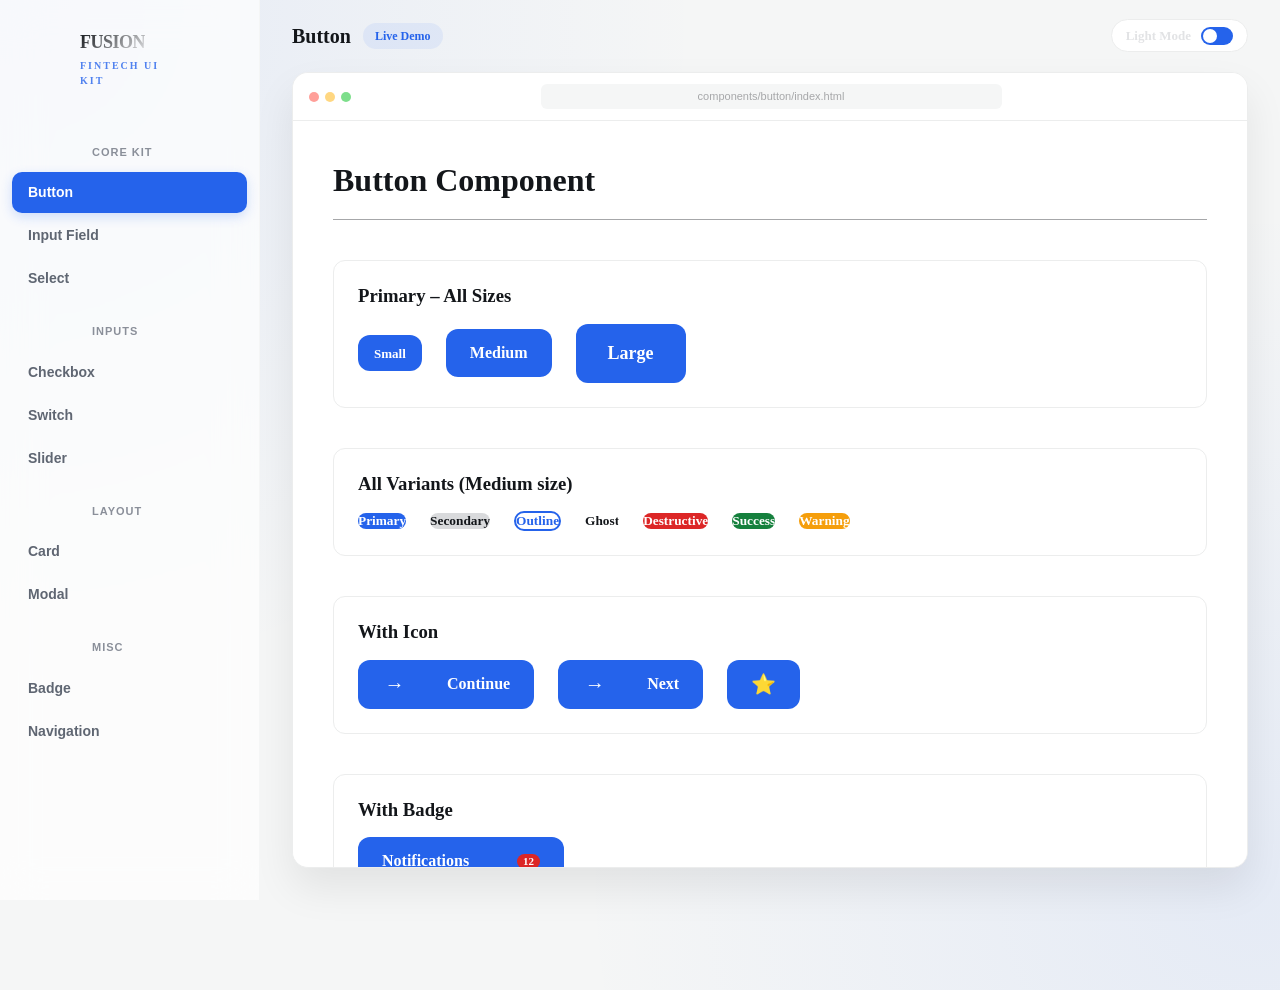
==== commit cc8b8cc1: "feat: add loading state styles to buttons, enhance card variants, and improve sidebar layout and fun" ====
--- a/index.html
+++ b/index.html
@@ -76,6 +76,13 @@
             margin-bottom: 8px;
         }
 
+        .sidebar-header-row {
+            display: flex;
+            align-items: flex-start;
+            justify-content: space-between;
+            gap: 12px;
+        }
+
         .sidebar-title {
             margin: 0;
             font-size: 18px;
@@ -103,6 +110,33 @@
             letter-spacing: 2px;
             color: var(--color-accent-base-accent-primary);
             opacity: 0.8;
+        }
+
+        .sidebar-close {
+            width: 34px;
+            height: 34px;
+            border: 1px solid var(--color-gray-base-extra);
+            border-radius: 12px;
+            background: rgba(255, 255, 255, 0.72);
+            color: #7c8491;
+            display: none;
+            align-items: center;
+            justify-content: center;
+            cursor: pointer;
+            flex-shrink: 0;
+            box-shadow: 0 8px 20px rgba(15, 23, 42, 0.08);
+            transition: transform 0.2s ease, box-shadow 0.2s ease, background-color 0.2s ease;
+        }
+
+        .dark .sidebar-close {
+            background: rgba(26, 30, 36, 0.9);
+            border-color: #2e353f;
+            color: #d7dde7;
+        }
+
+        .sidebar-close:hover {
+            transform: translateY(-1px);
+            box-shadow: 0 10px 24px rgba(15, 23, 42, 0.14);
         }
 
         /* --- Navigation Items --- */
@@ -181,6 +215,71 @@
             color: #d7dde7;
         }
 
+        .menu-toggle-icon,
+        .sidebar-close-icon {
+            position: relative;
+            width: 18px;
+            height: 18px;
+            display: block;
+            transition: transform 0.24s ease;
+        }
+
+        .menu-toggle-icon::before,
+        .menu-toggle-icon::after,
+        .menu-toggle-icon span,
+        .sidebar-close-icon::before,
+        .sidebar-close-icon::after {
+            content: '';
+            position: absolute;
+            left: 0;
+            width: 100%;
+            height: 2px;
+            border-radius: 2px;
+            background: currentColor;
+            transition: transform 0.22s ease, top 0.22s ease, opacity 0.22s ease;
+        }
+
+        .menu-toggle-icon::before {
+            top: 3px;
+        }
+
+        .menu-toggle-icon span {
+            top: 8px;
+        }
+
+        .menu-toggle-icon::after {
+            top: 13px;
+        }
+
+        .menu-toggle.is-open .menu-toggle-icon::before {
+            top: 8px;
+            transform: rotate(45deg);
+        }
+
+        .menu-toggle.is-open .menu-toggle-icon span {
+            opacity: 0;
+            transform: scaleX(0);
+        }
+
+        .menu-toggle.is-open .menu-toggle-icon::after {
+            top: 8px;
+            transform: rotate(-45deg);
+        }
+
+        .sidebar-close-icon::before {
+            top: 8px;
+            transform: rotate(45deg);
+        }
+
+        .sidebar-close-icon::after {
+            top: 8px;
+            transform: rotate(-45deg);
+        }
+
+        .sidebar-close:hover .sidebar-close-icon {
+            transform: rotate(90deg);
+        }
+
         .sidebar-overlay {
             position: fixed;
             inset: 0;
@@ -388,6 +487,7 @@
                 top: 0;
                 z-index: 8;
                 padding: 0 14px;
+                height: 64px;
                 background: rgba(255, 255, 255, 0.92);
                 backdrop-filter: blur(12px);
                 -webkit-backdrop-filter: blur(12px);
@@ -402,6 +502,19 @@
             .menu-toggle {
                 display: inline-flex;
                 flex-shrink: 0;
+            }
+
+            .sidebar-close {
+                display: inline-flex;
+            }
+
+            .header-left {
+                min-width: 0;
+                flex: 1;
+            }
+
+            .stage-title {
+                min-width: 0;
             }
 
             #active-component-name {
@@ -440,13 +553,52 @@
                 padding: 4px 10px;
             }
         }
+
+        @media (max-width: 480px) {
+            .app-header {
+                padding: 0 10px;
+                height: 60px;
+            }
+
+            .menu-toggle {
+                width: 34px;
+                height: 34px;
+                border-radius: 9px;
+            }
+
+            #active-component-name {
+                font-size: 16px !important;
+            }
+
+            .theme-switch {
+                padding: 4px 8px;
+            }
+
+            .browser-dots {
+                gap: 4px;
+            }
+
+            .dot {
+                width: 8px;
+                height: 8px;
+            }
+
+            .browser-address {
+                width: calc(100% - 72px);
+                font-size: 10px;
+            }
+        }
     </style>
 </head>
 
 <body>
     <aside class="sidebar">
         <div class="sidebar-header">
-            <h1 class="sidebar-title">Fusion</h1>
+            <div class="sidebar-header-row">
+                <h1 class="sidebar-title">Fusion</h1>
+                <button class="sidebar-close" id="sidebar-close-btn" aria-label="Close menu"><span
+                    class="sidebar-close-icon"></span></button>
+            </div>
             <span class="sidebar-subtitle">Fintech UI Kit</span>
         </div>
 
@@ -476,8 +628,8 @@
     <main class="main-content">
         <header class="app-header">
             <div class="header-left">
-                <button class="menu-toggle" id="menu-toggle-btn" aria-label="Toggle menu" aria-expanded="false"
-                    aria-controls="component-nav">☰</button>
+                <button class="menu-toggle" id="menu-toggle-btn" aria-label="Open menu" aria-expanded="false"
+                    aria-controls="component-nav"><span class="menu-toggle-icon"><span></span></span></button>
                 <div class="stage-title">
                     <span id="active-component-name" style="font-weight: 700; font-size: 20px;">Button</span>
                     <span class="stage-badge">Live Demo</span>
@@ -521,6 +673,7 @@
         const navItems = document.querySelectorAll('.nav-item');
         const sidebar = document.querySelector('.sidebar');
         const menuToggleBtn = document.getElementById('menu-toggle-btn');
+        const sidebarCloseBtn = document.getElementById('sidebar-close-btn');
         const sidebarOverlay = document.getElementById('sidebar-overlay');
 
         function closeSidebar() {
@@ -528,6 +681,8 @@
             sidebarOverlay.classList.remove('visible');
             document.body.classList.remove('sidebar-open');
             menuToggleBtn.setAttribute('aria-expanded', 'false');
+            menuToggleBtn.setAttribute('aria-label', 'Open menu');
+            menuToggleBtn.classList.remove('is-open');
         }
 
         function toggleSidebar() {
@@ -535,6 +690,8 @@
             sidebarOverlay.classList.toggle('visible', isOpen);
             document.body.classList.toggle('sidebar-open', isOpen);
             menuToggleBtn.setAttribute('aria-expanded', String(isOpen));
+            menuToggleBtn.setAttribute('aria-label', isOpen ? 'Close menu' : 'Open menu');
+            menuToggleBtn.classList.toggle('is-open', isOpen);
         }
 
         // Navigation Handling
@@ -561,6 +718,7 @@
         });
 
         menuToggleBtn.addEventListener('click', toggleSidebar);
+        sidebarCloseBtn.addEventListener('click', closeSidebar);
         sidebarOverlay.addEventListener('click', closeSidebar);
 
         document.addEventListener('keydown', (event) => {
